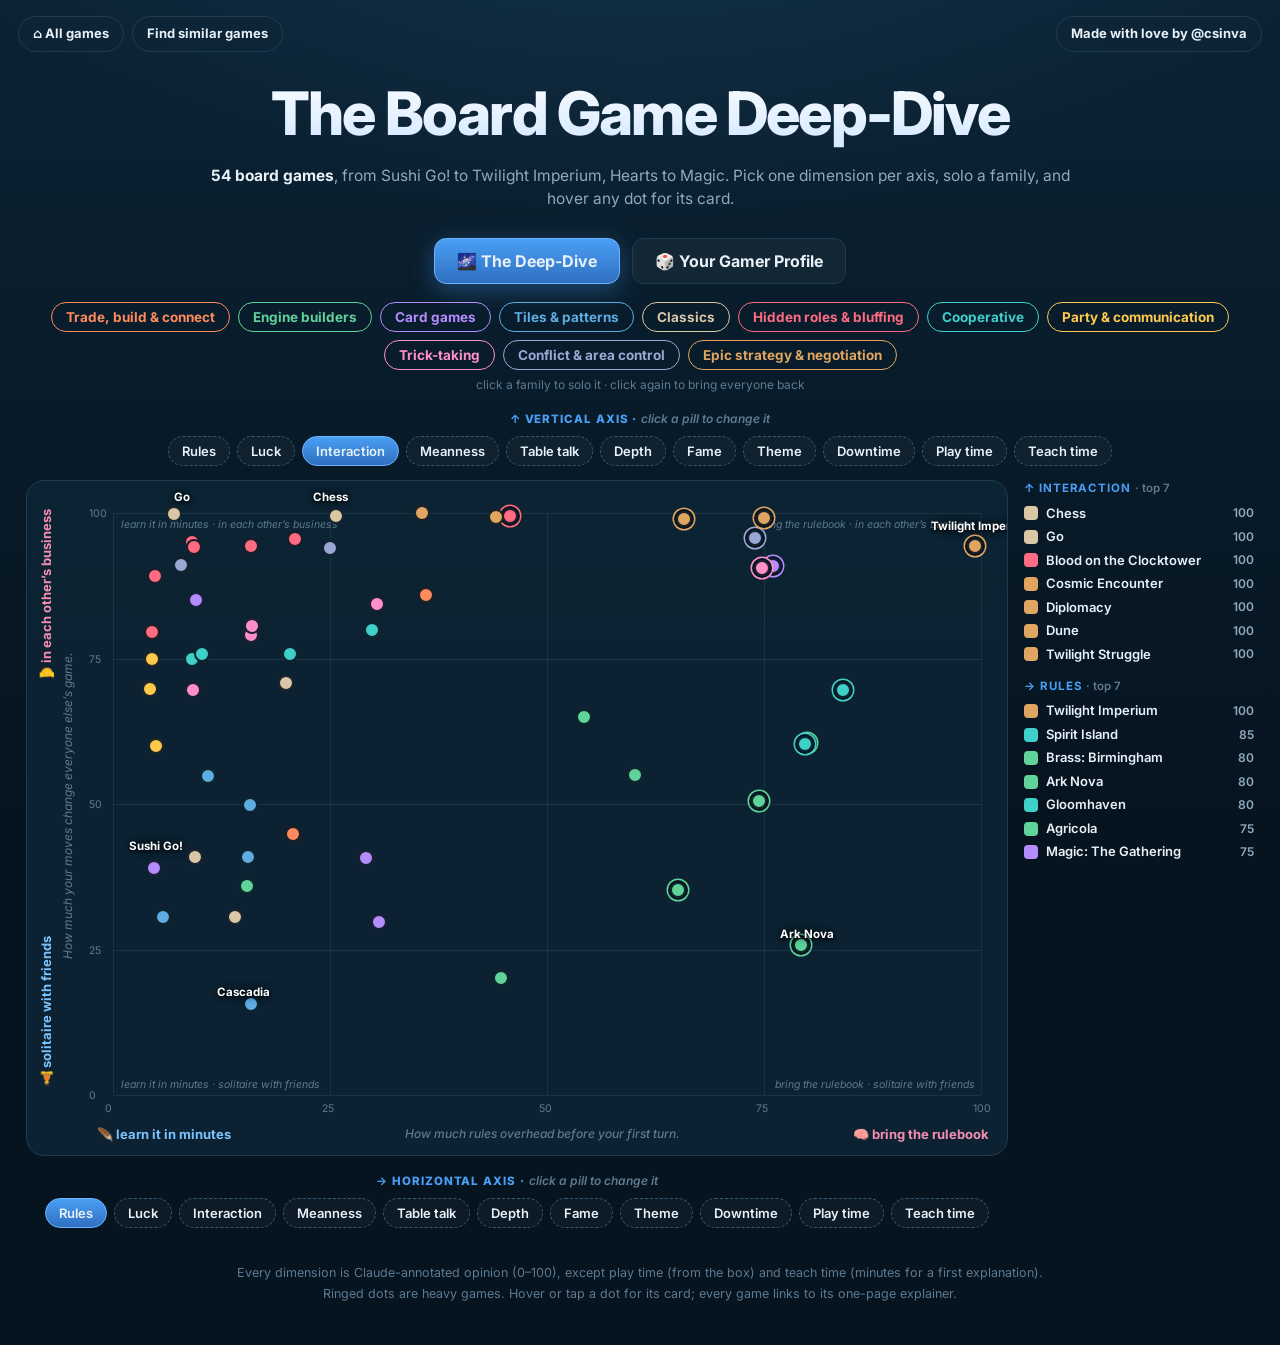
==== deepdive.html @ 63ef0b94 "54 games, animated turn walkthroughs, 'I already know' bridges, deep-dive - 22 new games: The Crew, " ====
<!doctype html>
<html lang="en">
<head>
<meta charset="utf-8">
<meta name="viewport" content="width=device-width, initial-scale=1">
<title>The Board Game Deep-Dive</title>
<meta name="description" content="Every board game in the Field Guide scored on rules, luck, meanness, table talk, depth and more. Plot any two, and get your gamer profile.">
<link rel="preconnect" href="https://fonts.googleapis.com">
<link rel="preconnect" href="https://fonts.gstatic.com" crossorigin>
<link href="https://fonts.googleapis.com/css2?family=Inter:wght@400;500;600;700;800&display=swap" rel="stylesheet">
<link rel="stylesheet" href="css/deepdive.css">
</head>
<body>
<div class="dd-top">
  <nav><a href="index.html">⌂ All games</a><a href="map.html">Find similar games</a></nav>
  <a href="https://x.com/csinva" target="_blank" rel="noopener">Made with love by @csinva</a>
</div>
<div class="wrap">
  <header>
    <h1>The Board Game Deep-Dive</h1>
    <div class="sub" id="sub"></div>
  </header>
  <nav class="tabs">
    <button class="tab active" data-page="chart">🌌 The Deep-Dive</button>
    <button class="tab" data-page="profile">🎲 Your Gamer Profile</button>
  </nav>

  <div class="page" id="page-chart">
    <div class="covers" id="covers"></div>
    <div class="covers-hint">click a family to solo it · click again to bring everyone back</div>
    <div class="picker-cap"><b>↑</b> vertical axis · <span>click a pill to change it</span></div>
    <div class="pills" id="pillsY"></div>
    <div class="chart-zone">
      <div>
        <div class="chart-card">
          <div id="stage"></div>
          <div class="axis-labels"><span class="lo" id="xLo"></span><span class="xblurb" id="xBlurb"></span><span class="hi" id="xHi"></span></div>
        </div>
        <div class="picker-cap"><b>→</b> horizontal axis · <span>click a pill to change it</span></div>
        <div class="pills" id="pillsX"></div>
      </div>
      <div class="side-boards" id="boards"></div>
    </div>
  </div>

  <div class="page hidden" id="page-profile">
    <div class="aura-intro">Pick <b>three to five</b> games you love. We’ll read your table: your dominant player type, what your picks say about you, and what to play next.</div>
    <div class="picker">
      <input id="search" placeholder="Start typing a game… (or pick from the shelf below)" autocomplete="off">
      <div id="suggest"></div>
    </div>
    <div id="chips"></div>
    <button id="readBtn" disabled>Pick at least 3 games</button>
    <div id="result"></div>
    <div class="catalogue" id="catalogue"></div>
  </div>

  <footer>
    Every dimension is Claude-annotated opinion (0–100), except play time (from the box) and teach time (minutes for a first explanation).<br>
    Ringed dots are heavy games. Hover or tap a dot for its card; every game links to its one-page explainer.
  </footer>
</div>
<div id="tip"></div>
<script src="js/core.js"></script>
<script src="js/art.js"></script>
<script src="js/deepdive-data.js"></script>
<script src="js/deepdive.js"></script>
</body>
</html>
---- css/deepdive.css ----
/* Board Game Deep-Dive: dark "data deep-dive" look, matching csinva.io/deep-dive pages. */
:root {
  --bg0: #061420; --bg1: #0b2233; --panel: #0d2536; --panel2: #10304a;
  --txt: #e8f1f8; --mut: #8fa9bd; --dim: #5d7a90; --line: #1d3d55; --hl: #4a9ff5;
}
* { box-sizing: border-box; }
body { margin: 0; color: var(--txt); font: 15px/1.5 Inter, system-ui, sans-serif;
  background: radial-gradient(1200px 600px at 50% -10%, #12324a 0%, transparent 60%), linear-gradient(180deg, var(--bg1), var(--bg0) 60%); min-height: 100vh; }
a { color: inherit; }
.dd-top { display: flex; justify-content: space-between; align-items: center; gap: 10px; padding: 16px 18px 0; flex-wrap: wrap; }
.dd-top a { text-decoration: none; font-weight: 700; font-size: 13px; border: 1px solid var(--line); background: rgba(13,37,54,.8); border-radius: 999px; padding: 7px 14px; }
.dd-top a:hover { border-color: var(--hl); }
.dd-top nav { display: flex; gap: 8px; flex-wrap: wrap; }
.wrap { max-width: 1260px; margin: 0 auto; padding: 0 16px 40px; }
header { text-align: center; padding: 10px 0 6px; }
header h1 { font-size: clamp(32px, 6vw, 60px); font-weight: 800; letter-spacing: -0.03em; margin: 6px 0 6px;
  background: linear-gradient(180deg, #fff, #cfe6ff); -webkit-background-clip: text; background-clip: text; color: transparent; }
header .sub { color: var(--mut); max-width: 860px; margin: 0 auto; font-size: 15.5px; }
header .sub b { color: var(--txt); }

.tabs { display: flex; justify-content: center; gap: 12px; margin: 22px 0 18px; flex-wrap: wrap; }
.tab { font: 700 16px Inter, sans-serif; color: var(--txt); background: rgba(255,255,255,.04); border: 1px solid var(--line); border-radius: 12px; padding: 12px 22px; cursor: pointer; }
.tab.active { background: linear-gradient(180deg, #4a9ff5, #2f6fc0); border-color: #6bb5ff; box-shadow: 0 6px 24px rgba(74,159,245,.35); }
.page.hidden { display: none; }

.covers { display: flex; flex-wrap: wrap; justify-content: center; gap: 8px; }
.cover { font: 700 13.5px Inter, sans-serif; color: var(--c); background: transparent; border: 1.5px solid var(--c); border-radius: 999px; padding: 6px 14px; cursor: pointer; }
.cover.off { opacity: .28; }
.covers-hint, .picker-cap span { color: var(--dim); font-size: 12px; text-align: center; margin-top: 6px; }
.picker-cap { text-align: center; color: var(--hl); font-size: 11.5px; font-weight: 800; letter-spacing: .08em; text-transform: uppercase; margin: 16px 0 8px; }
.picker-cap span { text-transform: none; letter-spacing: 0; font-weight: 600; font-style: italic; }
.pills { display: flex; flex-wrap: wrap; justify-content: center; gap: 7px; }
.pill { font: 600 13px Inter, sans-serif; color: var(--txt); background: rgba(255,255,255,.03); border: 1px dashed #355a75; border-radius: 999px; padding: 6px 13px; cursor: pointer; }
.pill.on { background: linear-gradient(180deg, #4a9ff5, #2f6fc0); border: 1px solid #6bb5ff; }
.pill:hover:not(.on) { border-color: var(--hl); }

.chart-zone { display: grid; grid-template-columns: minmax(0, 1fr) 230px; gap: 16px; margin-top: 14px; align-items: start; }
.chart-card { position: relative; overflow: hidden; background: rgba(13,37,54,.85); border: 1px solid var(--line); border-radius: 18px; padding: 10px 10px 8px; }
#stage { position: relative; height: min(640px, 70vh); min-height: 380px; }
.grid-line { position: absolute; background: rgba(143,169,189,.12); }
.tick { position: absolute; font-size: 10.5px; color: var(--dim); }
.ylab { position: absolute; left: 0px; font-size: 13px; font-weight: 700; writing-mode: vertical-rl; transform: rotate(180deg); }
.ylab.hi { top: 18px; color: #f48fb1; } .ylab.lo { bottom: 34px; color: #7cc4ff; }
.yblurb { position: absolute; left: 22px; top: 50%; transform: translateY(-50%) rotate(180deg); writing-mode: vertical-rl; font-size: 12px; font-style: italic; color: var(--dim); white-space: nowrap; }
.axis-labels { display: flex; justify-content: space-between; gap: 10px; padding: 4px 8px 2px 60px; font-size: 13px; font-weight: 700; }
.axis-labels .lo { color: #7cc4ff; } .axis-labels .hi { color: #f48fb1; }
.axis-labels .xblurb { color: var(--dim); font-weight: 500; font-style: italic; font-size: 12px; text-align: center; }
.corner { position: absolute; font-size: 10.5px; color: var(--dim); font-style: italic; pointer-events: none; }
.dot { position: absolute; width: 16px; height: 16px; margin: -8px 0 0 -8px; border-radius: 50%; background: var(--c); border: 2px solid rgba(6,20,32,.9); cursor: pointer;
  transition: left .7s cubic-bezier(.25,.8,.25,1), top .7s cubic-bezier(.25,.8,.25,1), opacity .3s, transform .15s; box-shadow: 0 0 0 0 transparent; }
.dot.heavy { box-shadow: 0 0 0 2px var(--bg0), 0 0 0 3.5px var(--c); }
.dot:hover, .dot.focus { transform: scale(1.5); z-index: 5; }
.dot.off { opacity: .06; pointer-events: none; }
.lbl { position: absolute; font-size: 11.5px; font-weight: 700; color: #fff; transform: translate(-50%, -24px); white-space: nowrap; pointer-events: none; text-shadow: 0 1px 3px #000, 0 0 8px #000;
  transition: left .7s cubic-bezier(.25,.8,.25,1), top .7s cubic-bezier(.25,.8,.25,1); }

.side-boards { display: grid; gap: 14px; }
.board h4 { margin: 0 0 6px; font-size: 11.5px; letter-spacing: .08em; text-transform: uppercase; color: var(--hl); }
.board h4 span { color: var(--dim); text-transform: none; letter-spacing: 0; font-weight: 600; }
.board ol { list-style: none; margin: 0; padding: 0; display: grid; gap: 4px; }
.board li { display: flex; align-items: center; gap: 8px; font-size: 13px; font-weight: 600; cursor: pointer; white-space: nowrap; overflow: hidden; text-overflow: ellipsis; }
.board li i { width: 14px; height: 14px; border-radius: 4px; background: var(--c); flex: none; }
.board li b { margin-left: auto; color: var(--mut); font-weight: 600; font-size: 12px; }

#tip { position: fixed; z-index: 50; width: 300px; background: #0f2a3d; border: 1px solid #2a5272; border-radius: 14px; box-shadow: 0 18px 50px rgba(0,0,0,.55); opacity: 0; pointer-events: none; transition: opacity .15s; overflow: hidden; }
#tip .t-art { line-height: 0; border-bottom: 1px solid #2a5272; background: #fbf6ec; }
#tip .t-art svg { width: 100%; height: auto; }
#tip .t-body { padding: 10px 12px 12px; }
#tip .t-fam { font-size: 10.5px; font-weight: 800; letter-spacing: .08em; text-transform: uppercase; color: var(--c); }
#tip h3 { margin: 2px 0 4px; font-size: 18px; }
#tip .t-quip { font-size: 13px; color: var(--mut); font-style: italic; margin: 0 0 8px; }
#tip .t-meta { font-size: 12px; color: var(--mut); margin-bottom: 8px; }
#tip .t-bars { display: grid; grid-template-columns: 74px 1fr 28px; gap: 3px 8px; font-size: 11.5px; align-items: center; margin-bottom: 10px; }
#tip .t-bars span:nth-child(3n+2) { height: 6px; border-radius: 3px; background: #1d3d55; position: relative; overflow: hidden; }
#tip .t-bars span:nth-child(3n+2) i { position: absolute; inset: 0 auto 0 0; background: var(--c); border-radius: 3px; }
#tip .t-go { display: inline-block; font-size: 12.5px; font-weight: 700; text-decoration: none; background: linear-gradient(180deg, #4a9ff5, #2f6fc0); border-radius: 999px; padding: 6px 12px; }

/* Profile tab */
.aura-intro { text-align: center; color: var(--mut); max-width: 720px; margin: 0 auto 14px; }
.aura-intro b { color: var(--txt); }
.picker { position: relative; max-width: 560px; margin: 0 auto; }
#search { width: 100%; font: 500 15px Inter, sans-serif; color: var(--txt); background: var(--panel); border: 1px solid #2a5272; border-radius: 12px; padding: 12px 14px; }
#suggest { position: absolute; left: 0; right: 0; top: 100%; margin-top: 4px; background: var(--panel); border: 1px solid #2a5272; border-radius: 12px; overflow: hidden; display: none; z-index: 10; }
#suggest button { all: unset; box-sizing: border-box; display: flex; gap: 8px; align-items: center; width: 100%; padding: 9px 12px; cursor: pointer; font-size: 14px; }
#suggest button:hover { background: var(--panel2); }
#suggest i, #chips i, .cat button i { width: 10px; height: 10px; border-radius: 50%; background: var(--c); flex: none; }
#chips { display: flex; flex-wrap: wrap; justify-content: center; gap: 8px; margin: 14px 0; min-height: 36px; }
#chips button { all: unset; cursor: pointer; display: inline-flex; gap: 7px; align-items: center; font-weight: 700; font-size: 14px; border: 1.5px solid var(--c); border-radius: 999px; padding: 6px 12px; }
#chips button::after { content: '×'; color: var(--mut); }
#readBtn { display: block; margin: 0 auto; font: 800 16px Inter, sans-serif; color: #fff; background: linear-gradient(180deg, #f48fb1, #c2457a); border: 0; border-radius: 12px; padding: 13px 26px; cursor: pointer; }
#readBtn:disabled { background: #1d3d55; color: var(--dim); cursor: default; }
#result { max-width: 900px; margin: 22px auto 0; }
.res-card { background: rgba(13,37,54,.9); border: 1px solid var(--line); border-radius: 18px; padding: 22px; }
.res-head { display: flex; gap: 16px; align-items: center; }
.res-emoji { font-size: 54px; line-height: 1; }
.res-kicker { font-size: 12px; font-weight: 800; letter-spacing: .08em; text-transform: uppercase; color: var(--mut); }
.res-name { font-size: 34px; font-weight: 800; color: var(--c); letter-spacing: -0.02em; }
.res-blurb { font-size: 16px; margin: 10px 0 14px; }
.minors { display: grid; gap: 6px; margin: 10px 0 16px; }
.minor { display: grid; grid-template-columns: 170px 1fr 40px; gap: 10px; align-items: center; font-size: 13.5px; font-weight: 600; }
.minor .bar { height: 8px; background: #1d3d55; border-radius: 4px; overflow: hidden; }
.minor .bar i { display: block; height: 100%; background: var(--c); border-radius: 4px; }
.minor b { color: var(--mut); font-weight: 600; text-align: right; }
.reading { color: var(--mut); font-size: 15px; }
.reading b { color: var(--txt); }
.recs { display: grid; grid-template-columns: repeat(auto-fill, minmax(250px, 1fr)); gap: 12px; margin-top: 12px; }
.rec { text-decoration: none; background: var(--panel2); border: 1px solid #2a5272; border-left: 5px solid var(--c); border-radius: 12px; padding: 12px; display: block; }
.rec:hover { border-color: var(--hl); }
.rec .k { font-size: 10.5px; font-weight: 800; letter-spacing: .08em; text-transform: uppercase; color: var(--c); }
.rec h4 { margin: 2px 0 4px; font-size: 17px; }
.rec p { margin: 0; font-size: 13px; color: var(--mut); }
.res-card h3 { margin: 20px 0 0; font-size: 13px; letter-spacing: .08em; text-transform: uppercase; color: var(--hl); }
.catalogue { margin-top: 30px; display: grid; gap: 14px; }
.cat h4 { margin: 0 0 6px; font-size: 12px; letter-spacing: .08em; text-transform: uppercase; color: var(--c); }
.cat div { display: flex; flex-wrap: wrap; gap: 6px; }
.cat button { all: unset; cursor: pointer; display: inline-flex; gap: 7px; align-items: center; font-size: 13.5px; font-weight: 600; border: 1px solid var(--line); background: rgba(255,255,255,.03); border-radius: 999px; padding: 5px 11px; }
.cat button:hover { border-color: var(--c); }
.cat button.picked { background: var(--c); color: #061420; }

footer { margin-top: 34px; text-align: center; color: var(--dim); font-size: 12.5px; line-height: 1.7; }

@media (max-width: 860px) {
  .chart-zone { grid-template-columns: 1fr; }
  .side-boards { grid-template-columns: 1fr 1fr; }
  #stage { height: 62vh; }
  .minor { grid-template-columns: 130px 1fr 34px; }
  .yblurb { display: none; }
}
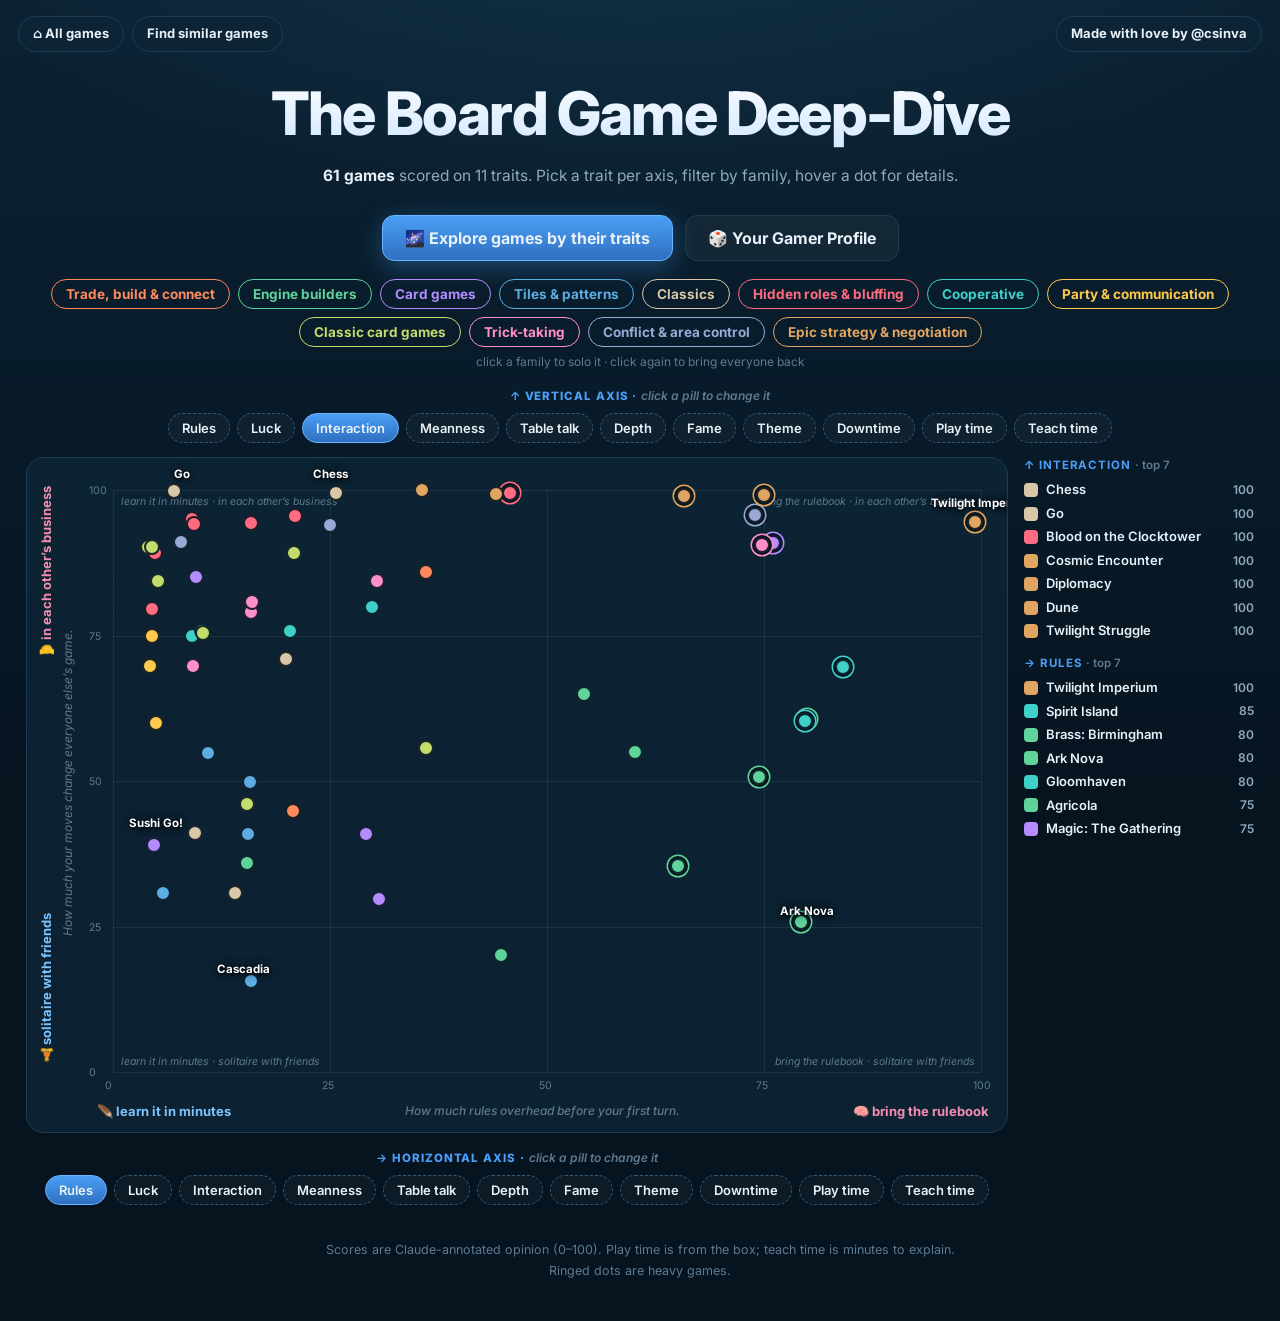
==== commit 52518bb2: "Rules-first pages, icons, 7 classic card games, audited for correctness - Pages ordered by importanc" ====
--- a/deepdive.html
+++ b/deepdive.html
@@ -21,7 +21,7 @@
     <div class="sub" id="sub"></div>
   </header>
   <nav class="tabs">
-    <button class="tab active" data-page="chart">🌌 The Deep-Dive</button>
+    <button class="tab active" data-page="chart">🌌 Explore games by their traits</button>
     <button class="tab" data-page="profile">🎲 Your Gamer Profile</button>
   </nav>
 
@@ -44,9 +44,9 @@
   </div>
 
   <div class="page hidden" id="page-profile">
-    <div class="aura-intro">Pick <b>three to five</b> games you love. We’ll read your table: your dominant player type, what your picks say about you, and what to play next.</div>
+    <div class="aura-intro">Pick <b>3–5</b> favourite games to see your player type and what to play next.</div>
     <div class="picker">
-      <input id="search" placeholder="Start typing a game… (or pick from the shelf below)" autocomplete="off">
+      <input id="search" placeholder="Type a game, or pick below" autocomplete="off">
       <div id="suggest"></div>
     </div>
     <div id="chips"></div>
@@ -56,8 +56,8 @@
   </div>
 
   <footer>
-    Every dimension is Claude-annotated opinion (0–100), except play time (from the box) and teach time (minutes for a first explanation).<br>
-    Ringed dots are heavy games. Hover or tap a dot for its card; every game links to its one-page explainer.
+    Scores are Claude-annotated opinion (0–100). Play time is from the box; teach time is minutes to explain.<br>
+    Ringed dots are heavy games.
   </footer>
 </div>
 <div id="tip"></div>
